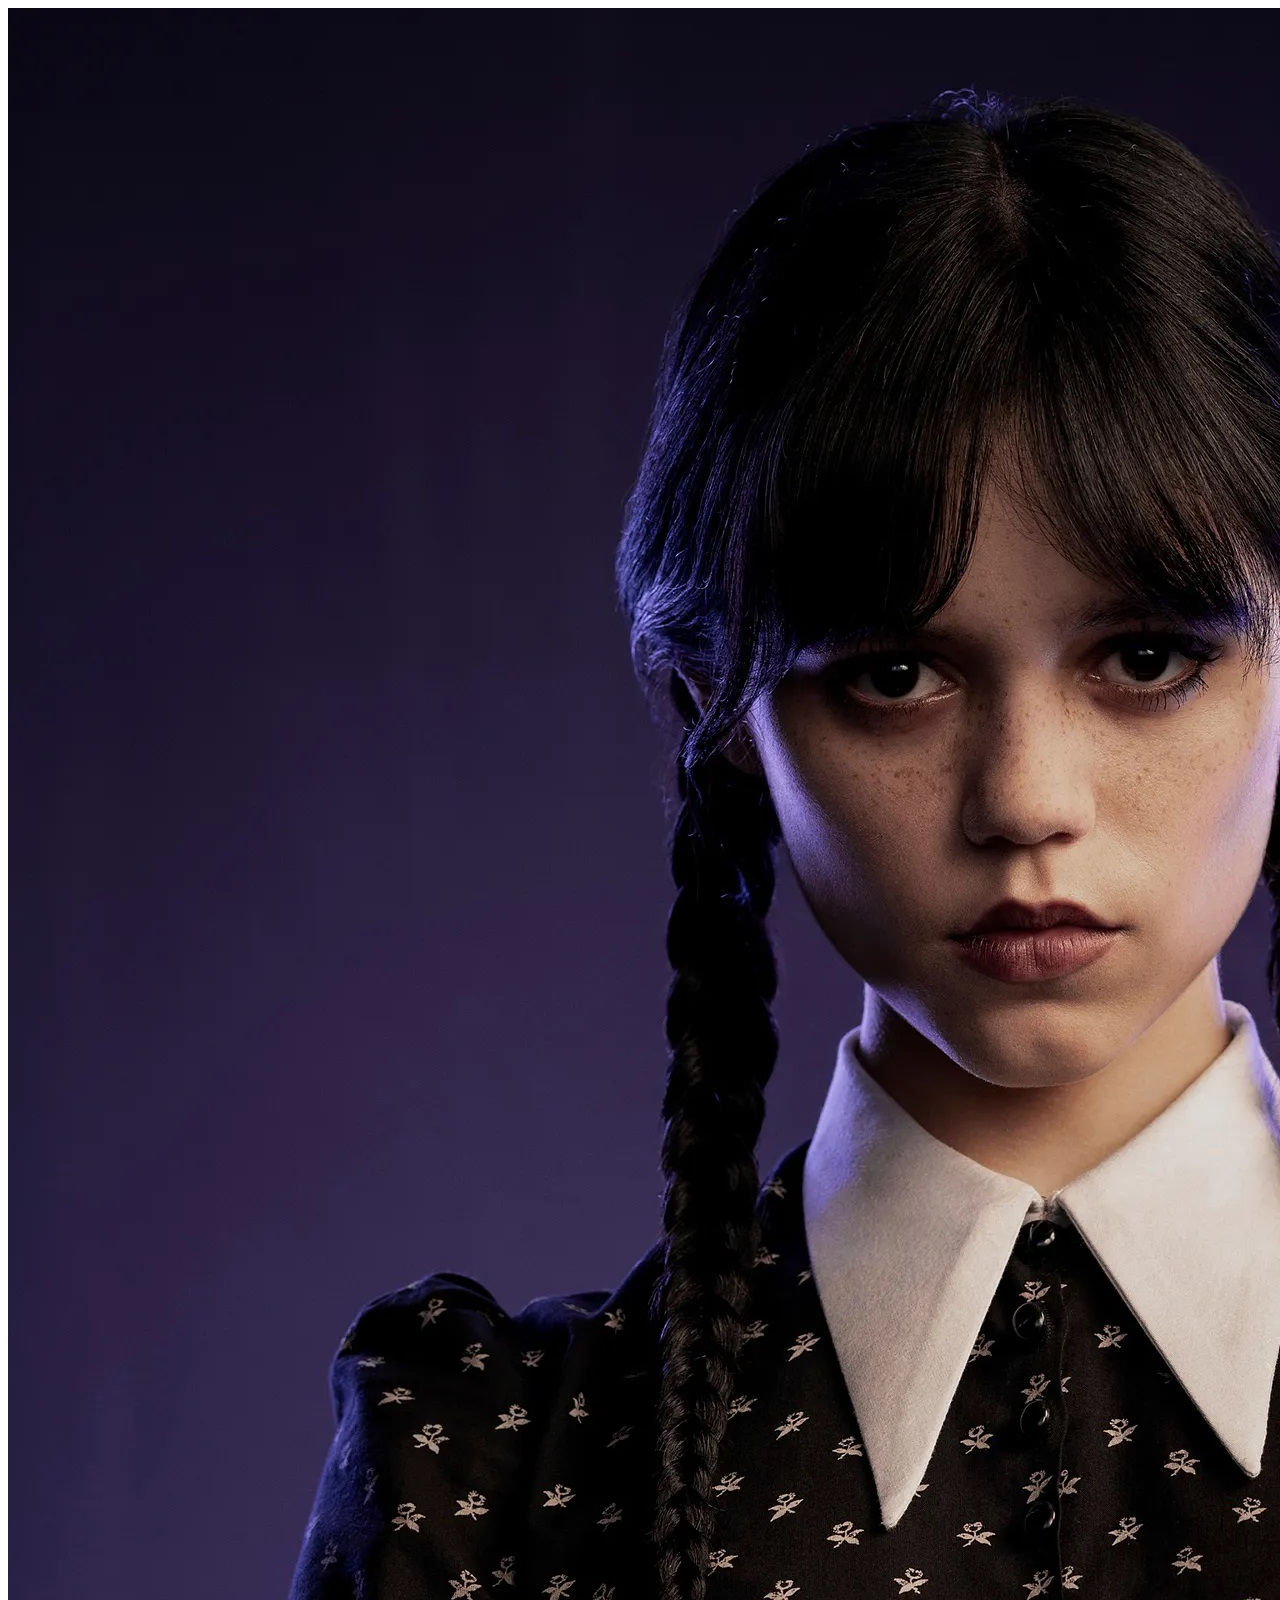
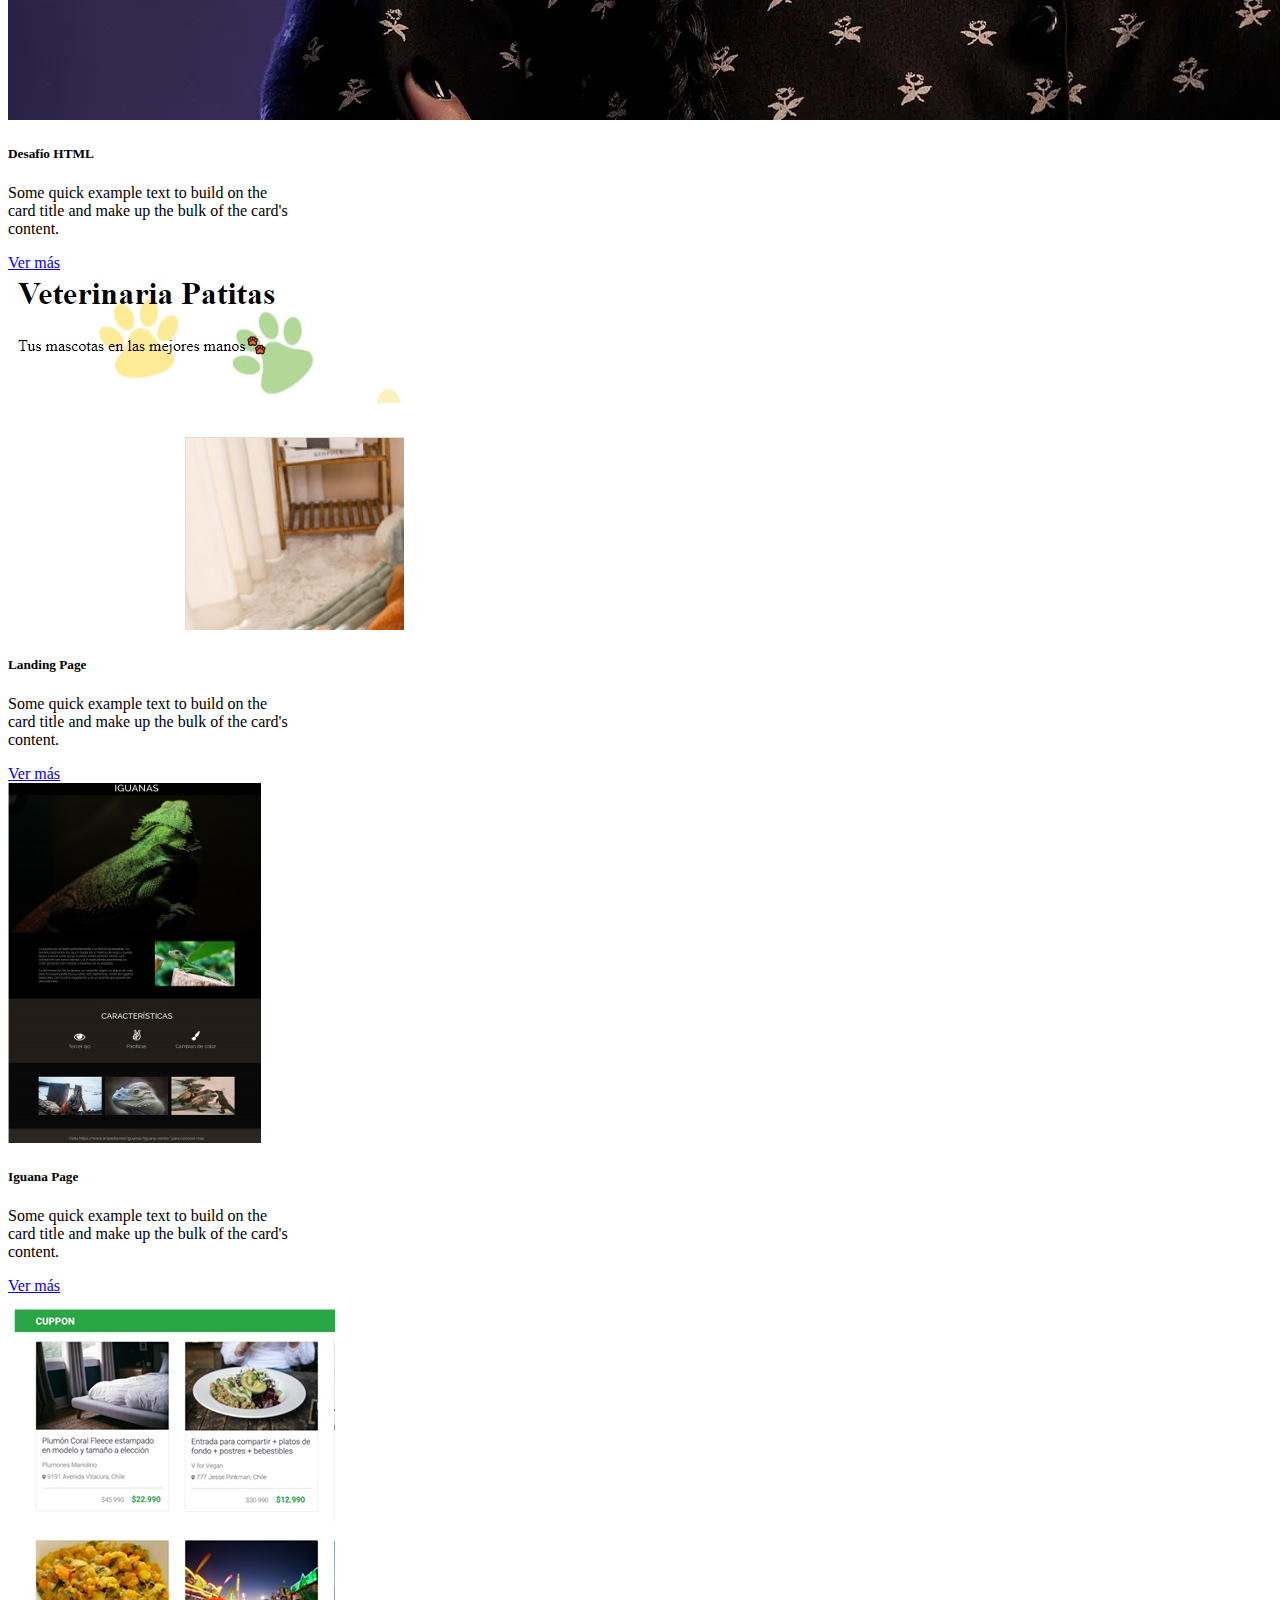
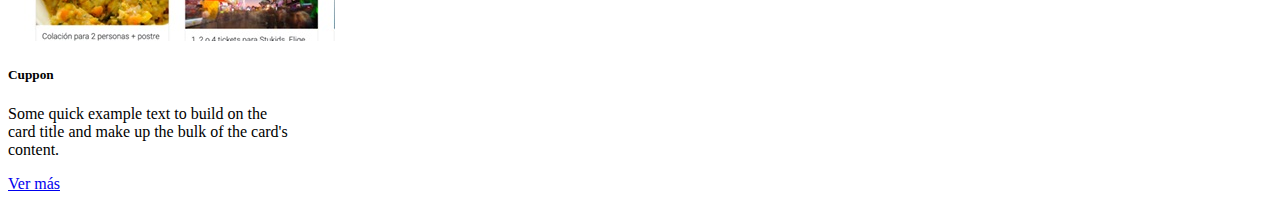
==== index.html @ da8cbb9c "first commit" ====
<!DOCTYPE html>
<html lang="en">
<head>
    <meta charset="UTF-8">
    <meta http-equiv="X-UA-Compatible" content="IE=edge">
    <meta name="viewport" content="width=device-width, initial-scale=1.0">
    <title>Document</title>
    <link href="https://cdn.jsdelivr.net/npm/bootstrap@5.1.3/dist/css/bootstrap.min.css" rel="stylesheet" integrity="sha384-1BmE4kWBq78iYhFldvKuhfTAU6auU8tT94WrHftjDbrCEXSU1oBoqyl2QvZ6jIW3" crossorigin="anonymous">
    <script src="https://cdn.jsdelivr.net/npm/bootstrap@5.1.3/dist/js/bootstrap.bundle.min.js" integrity="sha384-ka7Sk0Gln4gmtz2MlQnikT1wXgYsOg+OMhuP+IlRH9sENBO0LRn5q+8nbTov4+1p" crossorigin="anonymous"></script>
    </head>
<body>
    <section>
        <div class="container-fluid">
          <div class="row">
            <div class="col-lg-4">
              <article class="mb-5">
                <div class="card mx-auto" style="width: 18rem;">
                    <img src="./desafiohtmlcurriculumvitae/assets/img/jenna-ortega-merlina-addams.jpg" class="card-img-top" alt="...">
                    <div class="card-body">
                      <h5 class="card-title">Desafío HTML</h5>
                      <p class="card-text">Some quick example text to build on the card title and make up the bulk of the card's content.</p>
                      <a href="./desafiohtmlcurriculumvitae/index.html" target="_blank" class="card-link">Ver más</a>
                    </div>
                </div>
              </article>
            </div>
            <div class="col-lg-4">
              <article class="mb-5">
                <div class="card mx-auto" style="width: 18rem;">
                    <img src="./assets/img/landingpageportada.jpg" class="card-img-top" alt="...">
                    <div class="card-body">
                      <h5 class="card-title">Landing Page</h5>
                      <p class="card-text">Some quick example text to build on the card title and make up the bulk of the card's content.</p>
                      <a href="./desafiocsslandingpage/index.html" target="_blank" class="card-link">Ver más</a>
                    </div>
                </div>
              </article>
            </div>
            <div class="col-lg-4">
              <article class="mb-5">
                <div class="card mx-auto" style="width: 18rem;">
                    <img src="./assets/img/iguanapageportada.jpg" class="card-img-top" alt="...">
                    <div class="card-body">
                      <h5 class="card-title">Iguana Page</h5>
                      <p class="card-text">Some quick example text to build on the card title and make up the bulk of the card's content.</p>
                      <a href="./desafioposicionamientoiguanapage/index.html" target="_blank" class="card-link">Ver más</a>
                    </div>
                </div>
              </article>
            </div>
          </div>
          <div class="row">
            <div class="col-lg-4">
              <article class="mb-5 ">
                <div class="card mx-auto" style="width: 18rem;">
                    <img src="./assets/img/cupponportada.jpg" class="card-img-top" alt="...">
                    <div class="card-body">
                      <h5 class="card-title">Cuppon</h5>
                      <p class="card-text">Some quick example text to build on the card title and make up the bulk of the card's content.</p>
                      <a href="./desafiobootsrapcuppon/index.html" target="_blank" class="card-link">Ver más</a>
                    </div>
                </div>
              </article>
            </div>
          </div>
        </div>
    </section>
</body>
</html>
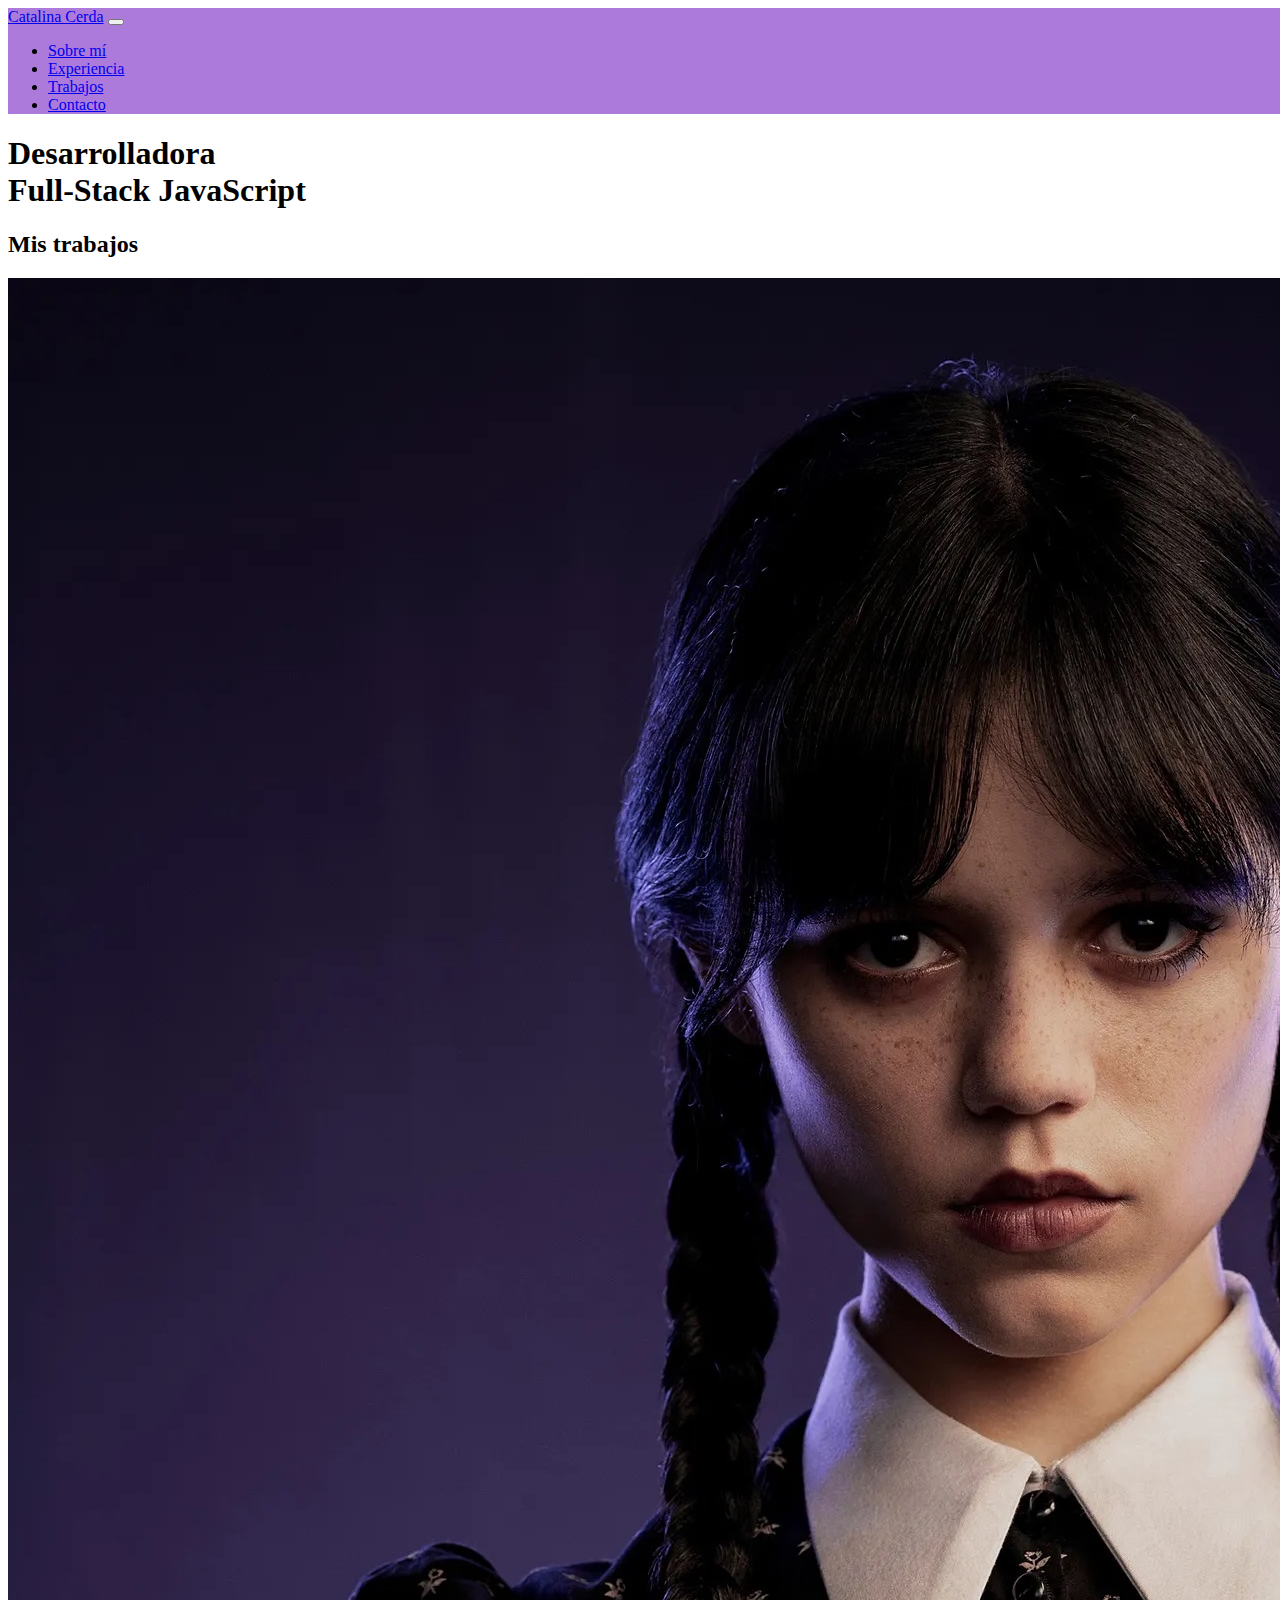
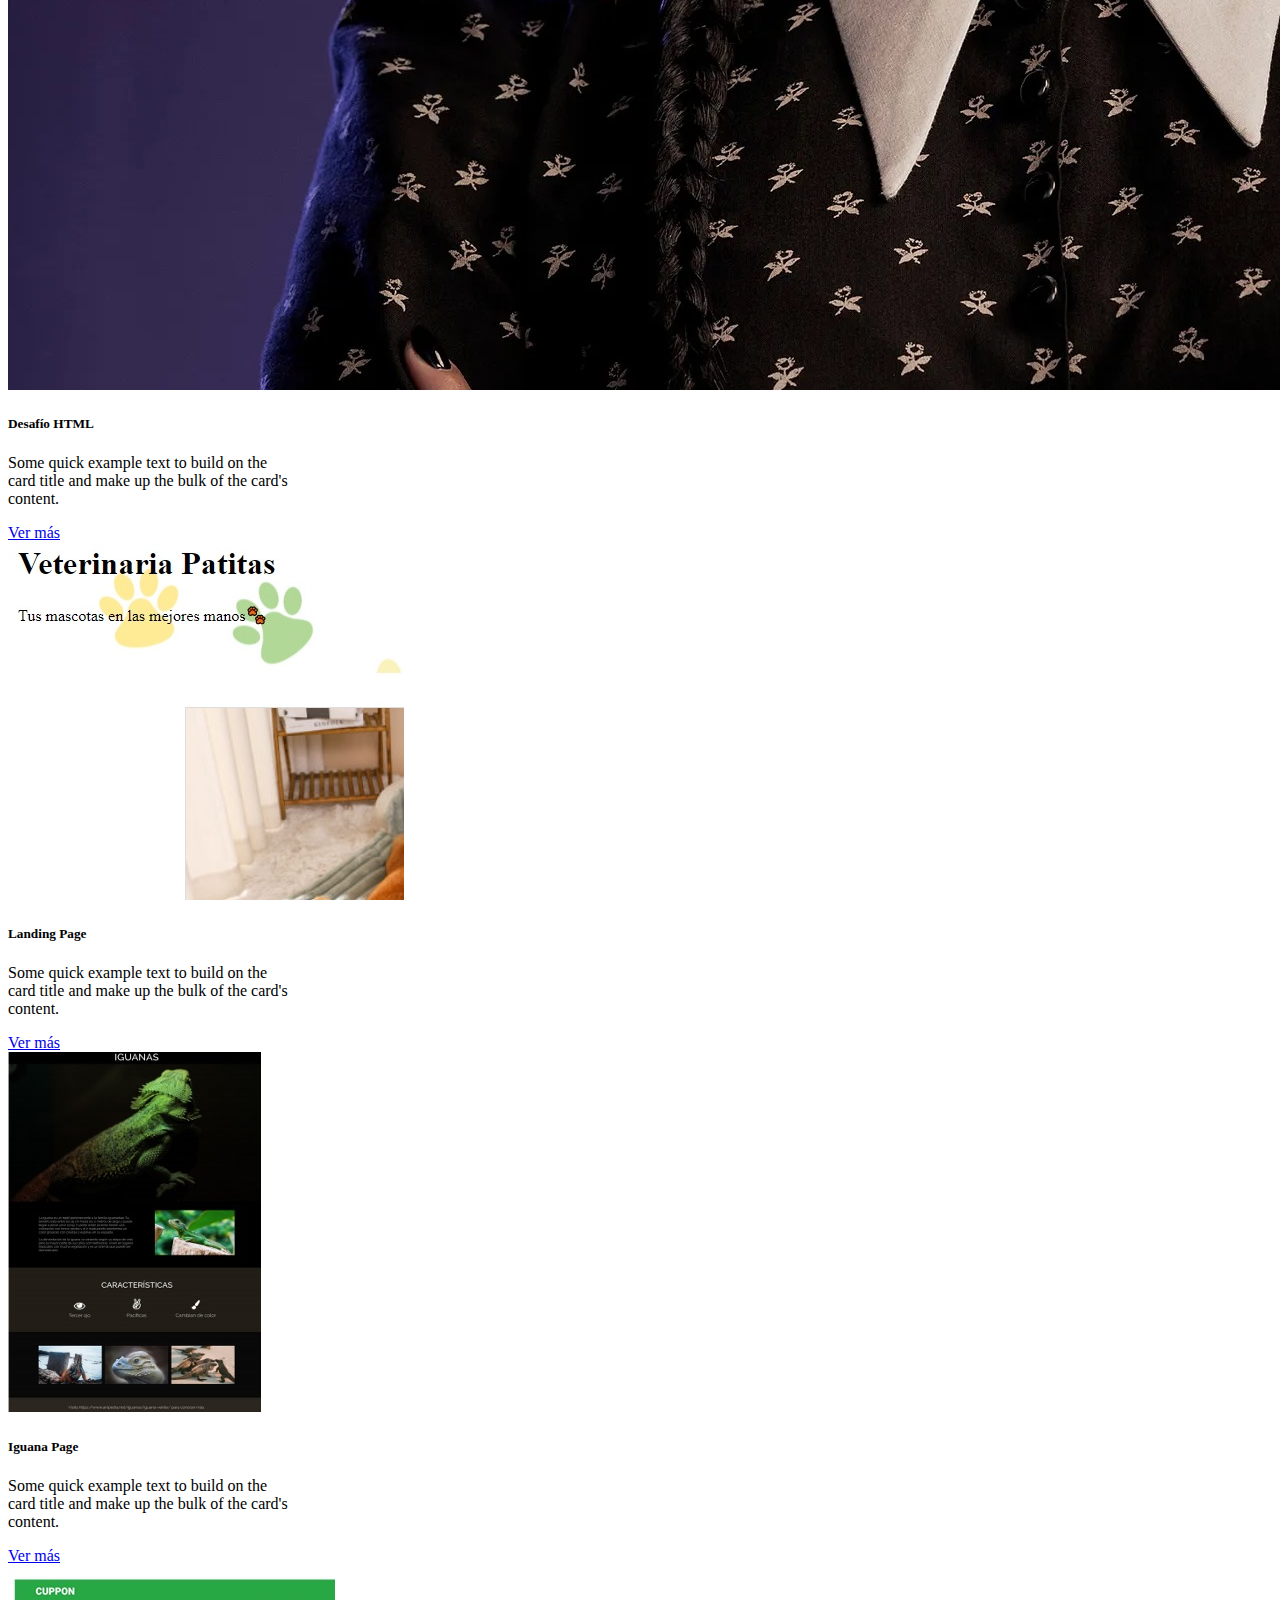
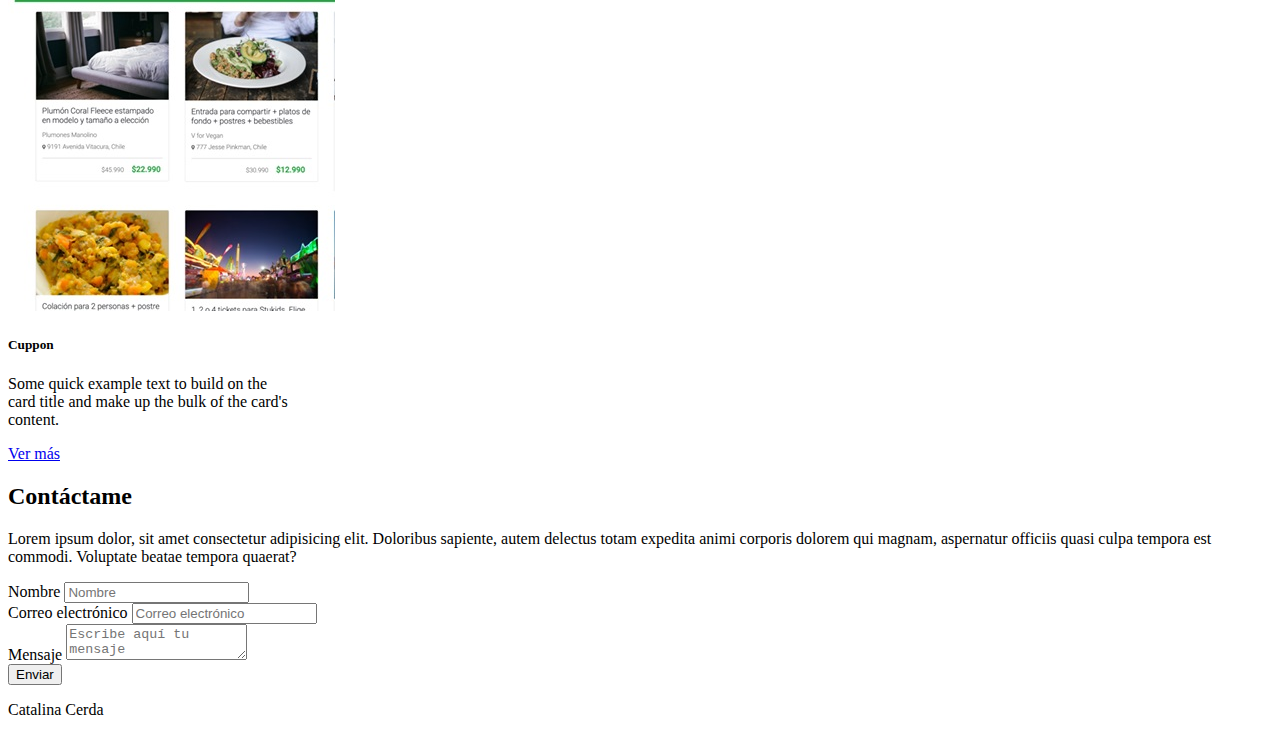
==== commit 89fe15e0: "plantilla base de secciones realizada" ====
--- a/index.html
+++ b/index.html
@@ -1,69 +1,130 @@
 <!DOCTYPE html>
 <html lang="en">
-<head>
-    <meta charset="UTF-8">
-    <meta http-equiv="X-UA-Compatible" content="IE=edge">
-    <meta name="viewport" content="width=device-width, initial-scale=1.0">
-    <title>Document</title>
-    <link href="https://cdn.jsdelivr.net/npm/bootstrap@5.1.3/dist/css/bootstrap.min.css" rel="stylesheet" integrity="sha384-1BmE4kWBq78iYhFldvKuhfTAU6auU8tT94WrHftjDbrCEXSU1oBoqyl2QvZ6jIW3" crossorigin="anonymous">
-    <script src="https://cdn.jsdelivr.net/npm/bootstrap@5.1.3/dist/js/bootstrap.bundle.min.js" integrity="sha384-ka7Sk0Gln4gmtz2MlQnikT1wXgYsOg+OMhuP+IlRH9sENBO0LRn5q+8nbTov4+1p" crossorigin="anonymous"></script>
-    </head>
-<body>
-    <section>
-        <div class="container-fluid">
-          <div class="row">
-            <div class="col-lg-4">
-              <article class="mb-5">
-                <div class="card mx-auto" style="width: 18rem;">
-                    <img src="./desafiohtmlcurriculumvitae/assets/img/jenna-ortega-merlina-addams.jpg" class="card-img-top" alt="...">
-                    <div class="card-body">
-                      <h5 class="card-title">Desafío HTML</h5>
-                      <p class="card-text">Some quick example text to build on the card title and make up the bulk of the card's content.</p>
-                      <a href="./desafiohtmlcurriculumvitae/index.html" target="_blank" class="card-link">Ver más</a>
-                    </div>
-                </div>
-              </article>
+  <head>
+      <meta charset="UTF-8">
+      <meta http-equiv="X-UA-Compatible" content="IE=edge">
+      <meta name="viewport" content="width=device-width, initial-scale=1.0">
+      <title>Portafolio Catalina Cerda</title>
+      <link href="https://cdn.jsdelivr.net/npm/bootstrap@5.1.3/dist/css/bootstrap.min.css" rel="stylesheet" integrity="sha384-1BmE4kWBq78iYhFldvKuhfTAU6auU8tT94WrHftjDbrCEXSU1oBoqyl2QvZ6jIW3" crossorigin="anonymous">
+      <script src="https://cdn.jsdelivr.net/npm/bootstrap@5.1.3/dist/js/bootstrap.bundle.min.js" integrity="sha384-ka7Sk0Gln4gmtz2MlQnikT1wXgYsOg+OMhuP+IlRH9sENBO0LRn5q+8nbTov4+1p" crossorigin="anonymous"></script>
+      <link rel="stylesheet" href="./assets/css/style.css">
+  </head>
+  <body>
+    <nav class="navbar navbar-expand-lg navbar-dark">
+      <div class="container">
+        <a class="navbar-brand" href="#">Catalina Cerda</a>
+        <button class="navbar-toggler" type="button" data-bs-toggle="collapse" data-bs-target="#navbarNav" aria-controls="navbarNav" aria-expanded="false" aria-label="Toggle navigation">
+          <span class="navbar-toggler-icon"></span>
+        </button>
+        <div class="collapse navbar-collapse" id="navbarNav">
+          <ul class="navbar-nav ms-auto">
+            <li class="nav-item">
+              <a class="nav-link active" href="Sobre-Mi">Sobre mí</a>
+            </li>
+            <li class="nav-item">
+              <a class="nav-link" href="Experiencia">Experiencia</a>
+            </li>
+            <li class="nav-item">
+              <a class="nav-link" href="Trabajos">Trabajos</a>
+            </li>
+            <li class="nav-item">
+              <a class="nav-link" href="Contacto">Contacto</a>
+            </li>
+          </ul>
+        </div>
+      </div>
+    </nav>
+    <header id="Hero-Section" class="text-dark text-end py-5 mt-5">
+      <div class="container">
+          <div class="ms-auto col-12 col-md-7 ">
+              <h1 class="display-1 fw-bold my-5">
+                  Desarrolladora <br> Full-Stack JavaScript
+              </h1>
+          </div>
+      </div>
+    </header>
+      <section id="Trabajos">
+          <div class="container-fluid">
+            <h2 class="display-4 fw-bold text-center text-dark mb-3">Mis trabajos</h2>
+            <div class="row">
+              <div class="col-lg-4">
+                <article class="mb-5">
+                  <div class="card mx-auto" style="width: 18rem;">
+                      <img src="./desafiohtmlcurriculumvitae/assets/img/jenna-ortega-merlina-addams.jpg" class="card-img-top" alt="portada CV">
+                      <div class="card-body">
+                        <h5 class="card-title">Desafío HTML</h5>
+                        <p class="card-text">Some quick example text to build on the card title and make up the bulk of the card's content.</p>
+                        <a href="./desafiohtmlcurriculumvitae/index.html" target="_blank" class="card-link">Ver más</a>
+                      </div>
+                  </div>
+                </article>
+              </div>
+              <div class="col-lg-4">
+                <article class="mb-5">
+                  <div class="card mx-auto" style="width: 18rem;">
+                      <img src="./assets/img/landingpageportada.jpg" class="card-img-top" alt="portada landing page">
+                      <div class="card-body">
+                        <h5 class="card-title">Landing Page</h5>
+                        <p class="card-text">Some quick example text to build on the card title and make up the bulk of the card's content.</p>
+                        <a href="./desafiocsslandingpage/index.html" target="_blank" class="card-link">Ver más</a>
+                      </div>
+                  </div>
+                </article>
+              </div>
+              <div class="col-lg-4">
+                <article class="mb-5">
+                  <div class="card mx-auto" style="width: 18rem;">
+                      <img src="./assets/img/iguanapageportada.jpg" class="card-img-top" alt="portada iguana page">
+                      <div class="card-body">
+                        <h5 class="card-title">Iguana Page</h5>
+                        <p class="card-text">Some quick example text to build on the card title and make up the bulk of the card's content.</p>
+                        <a href="./desafioposicionamientoiguanapage/index.html" target="_blank" class="card-link">Ver más</a>
+                      </div>
+                  </div>
+                </article>
+              </div>
             </div>
-            <div class="col-lg-4">
-              <article class="mb-5">
-                <div class="card mx-auto" style="width: 18rem;">
-                    <img src="./assets/img/landingpageportada.jpg" class="card-img-top" alt="...">
-                    <div class="card-body">
-                      <h5 class="card-title">Landing Page</h5>
-                      <p class="card-text">Some quick example text to build on the card title and make up the bulk of the card's content.</p>
-                      <a href="./desafiocsslandingpage/index.html" target="_blank" class="card-link">Ver más</a>
-                    </div>
-                </div>
-              </article>
-            </div>
-            <div class="col-lg-4">
-              <article class="mb-5">
-                <div class="card mx-auto" style="width: 18rem;">
-                    <img src="./assets/img/iguanapageportada.jpg" class="card-img-top" alt="...">
-                    <div class="card-body">
-                      <h5 class="card-title">Iguana Page</h5>
-                      <p class="card-text">Some quick example text to build on the card title and make up the bulk of the card's content.</p>
-                      <a href="./desafioposicionamientoiguanapage/index.html" target="_blank" class="card-link">Ver más</a>
-                    </div>
-                </div>
-              </article>
+            <div class="row">
+              <div class="col-lg-4">
+                <article class="mb-5 ">
+                  <div class="card mx-auto" style="width: 18rem;">
+                      <img src="./assets/img/cupponportada.jpg" class="card-img-top" alt="portada cuppon">
+                      <div class="card-body">
+                        <h5 class="card-title">Cuppon</h5>
+                        <p class="card-text">Some quick example text to build on the card title and make up the bulk of the card's content.</p>
+                        <a href="./desafiobootsrapcuppon/index.html" target="_blank" class="card-link">Ver más</a>
+                      </div>
+                  </div>
+                </article>
+              </div>
             </div>
           </div>
-          <div class="row">
-            <div class="col-lg-4">
-              <article class="mb-5 ">
-                <div class="card mx-auto" style="width: 18rem;">
-                    <img src="./assets/img/cupponportada.jpg" class="card-img-top" alt="...">
-                    <div class="card-body">
-                      <h5 class="card-title">Cuppon</h5>
-                      <p class="card-text">Some quick example text to build on the card title and make up the bulk of the card's content.</p>
-                      <a href="./desafiobootsrapcuppon/index.html" target="_blank" class="card-link">Ver más</a>
-                    </div>
-                </div>
-              </article>
+      </section>
+      <section id="Contacto" class="container my-5">
+        <h2 class="display-4 fw-bold text-center my-4">Contáctame</h2>
+        <p class="text-center my-4 d-none d-md-block">Lorem ipsum dolor, sit amet consectetur adipisicing elit. Doloribus sapiente, autem delectus totam expedita
+            animi corporis dolorem qui magnam, aspernatur officiis quasi culpa tempora est commodi. Voluptate beatae tempora quaerat?
+        </p>
+        <form>
+            <div class="form-group mb-4">
+                <label class="mb-2">Nombre</label>
+                <input class="form-control" placeholder="Nombre">
             </div>
-          </div>
-        </div>
+            <div class="form-group mb-4">
+                <label class="mb-2">Correo electrónico</label>
+                <input class="form-control" placeholder="Correo electrónico" />
+            </div>
+            <div class="form-group">
+                <label class="mb-2">Mensaje</label>
+                <textarea class="form-control" placeholder="Escribe aquí tu mensaje"></textarea>
+            </div>
+            <div class="my-3 text-end">
+                <button class="btn btn-info text-light">Enviar</button>
+            </div>
+        </form>
     </section>
-</body>
+    <footer class="bg-dark text-center text-light p-4">
+      <p class="mb-0">Catalina Cerda</p>
+  </footer>
+  </body>
 </html>--- a/assets/css/style.css
+++ b/assets/css/style.css
@@ -0,0 +1,5 @@
+.navbar {
+    background-color: rgb(172, 122, 219);
+    width: 100vw;
+    z-index: 1;
+}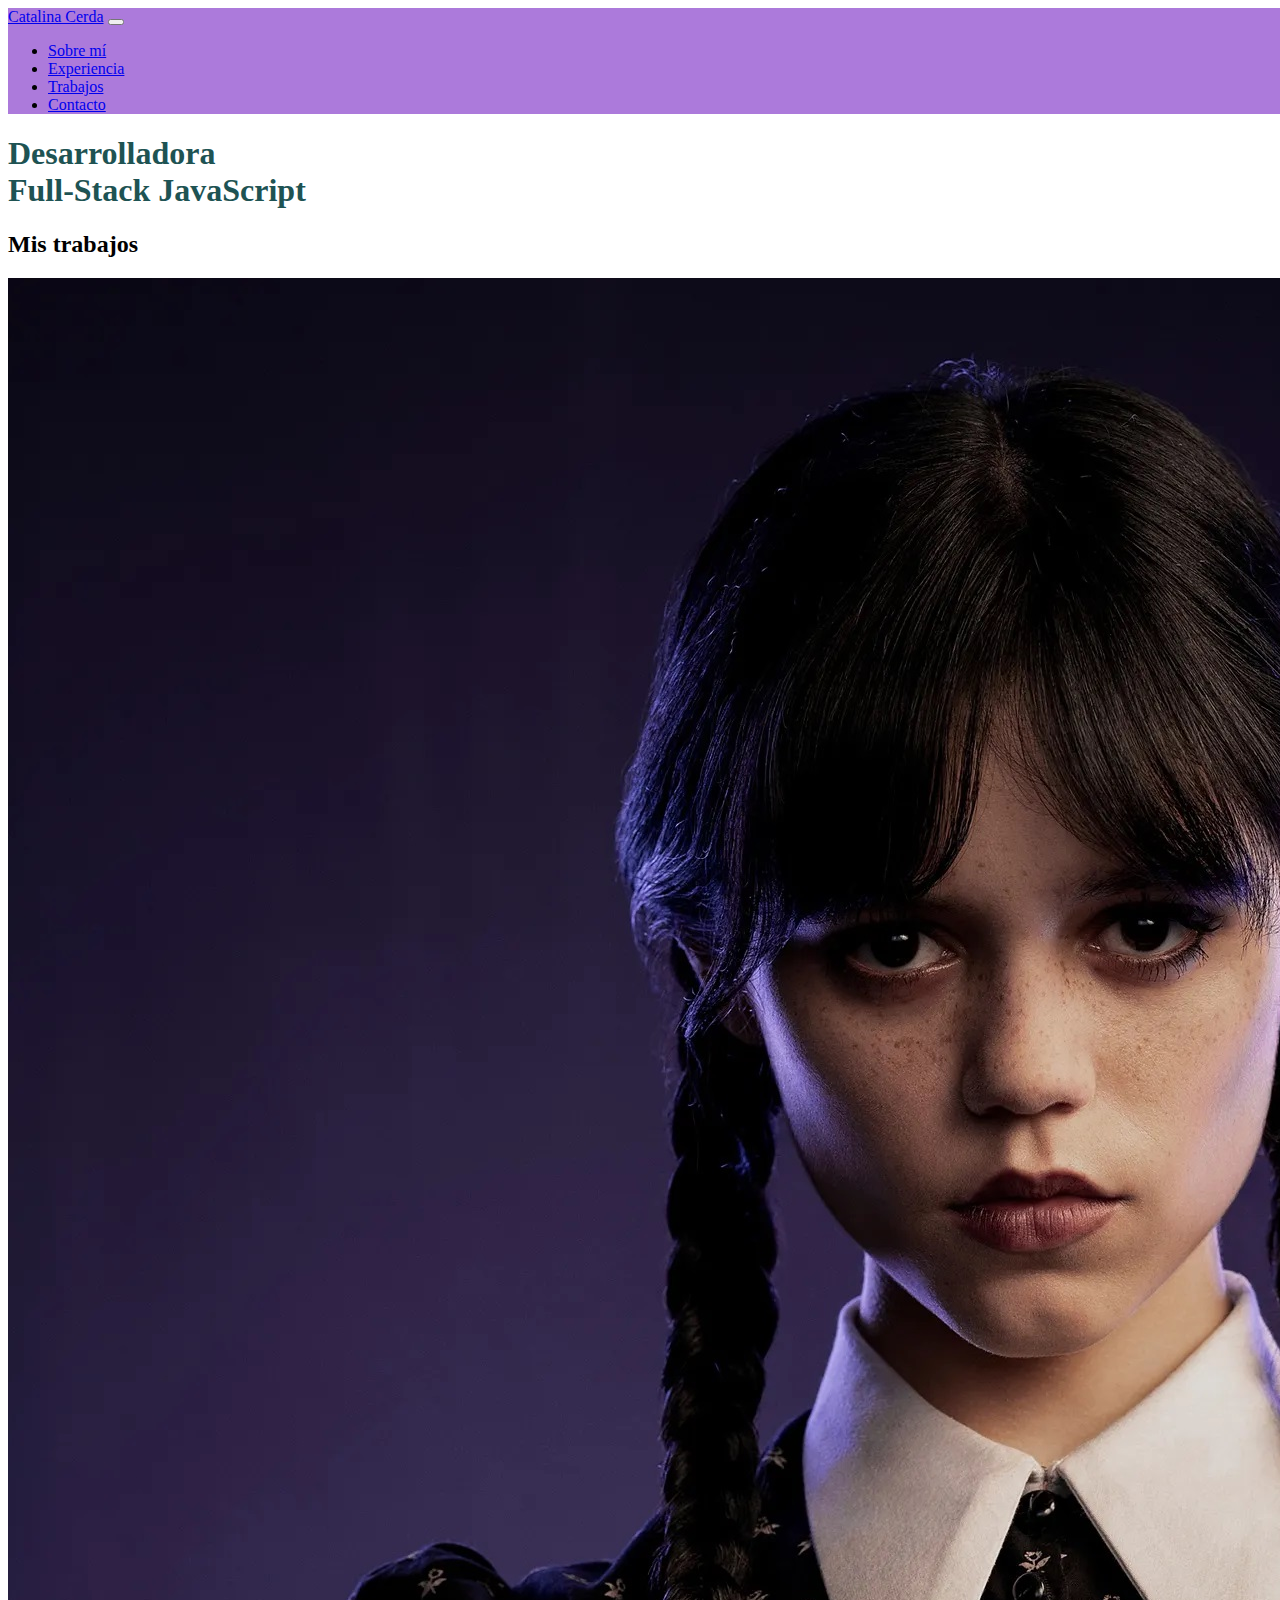
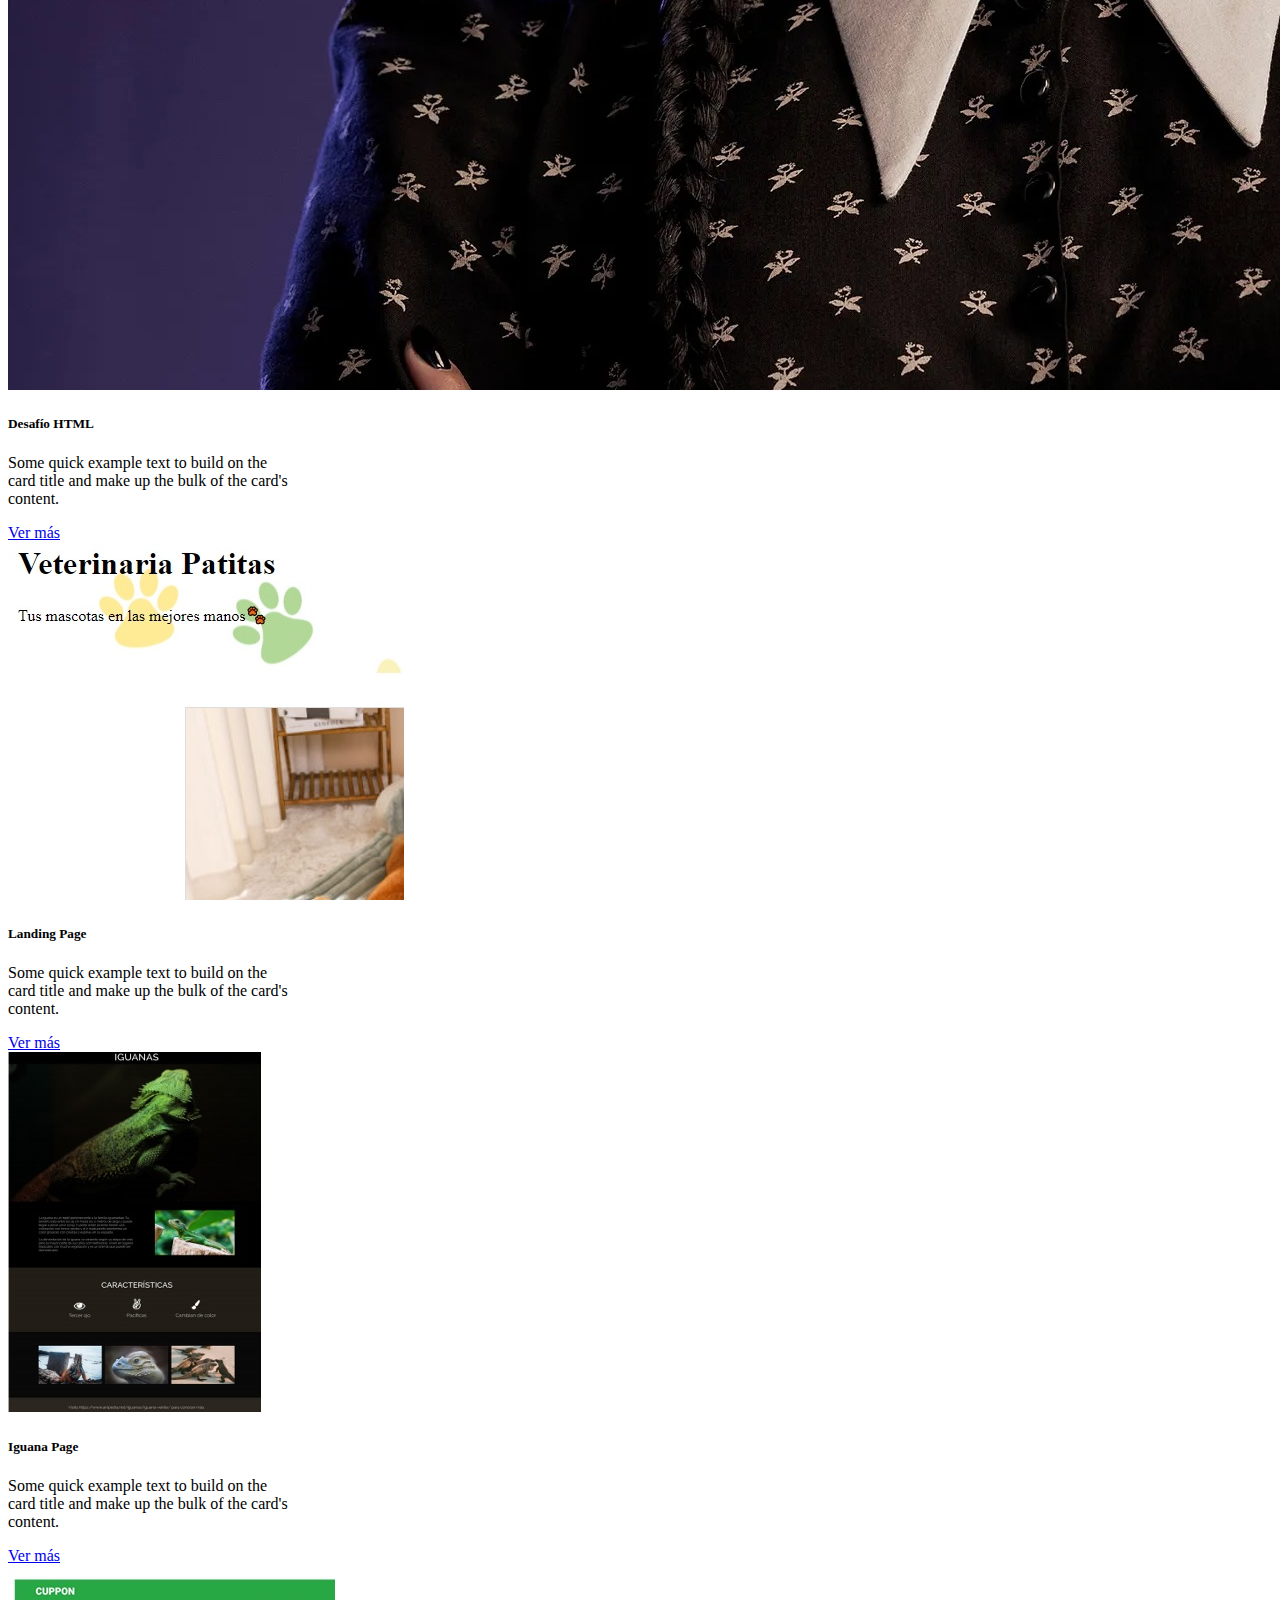
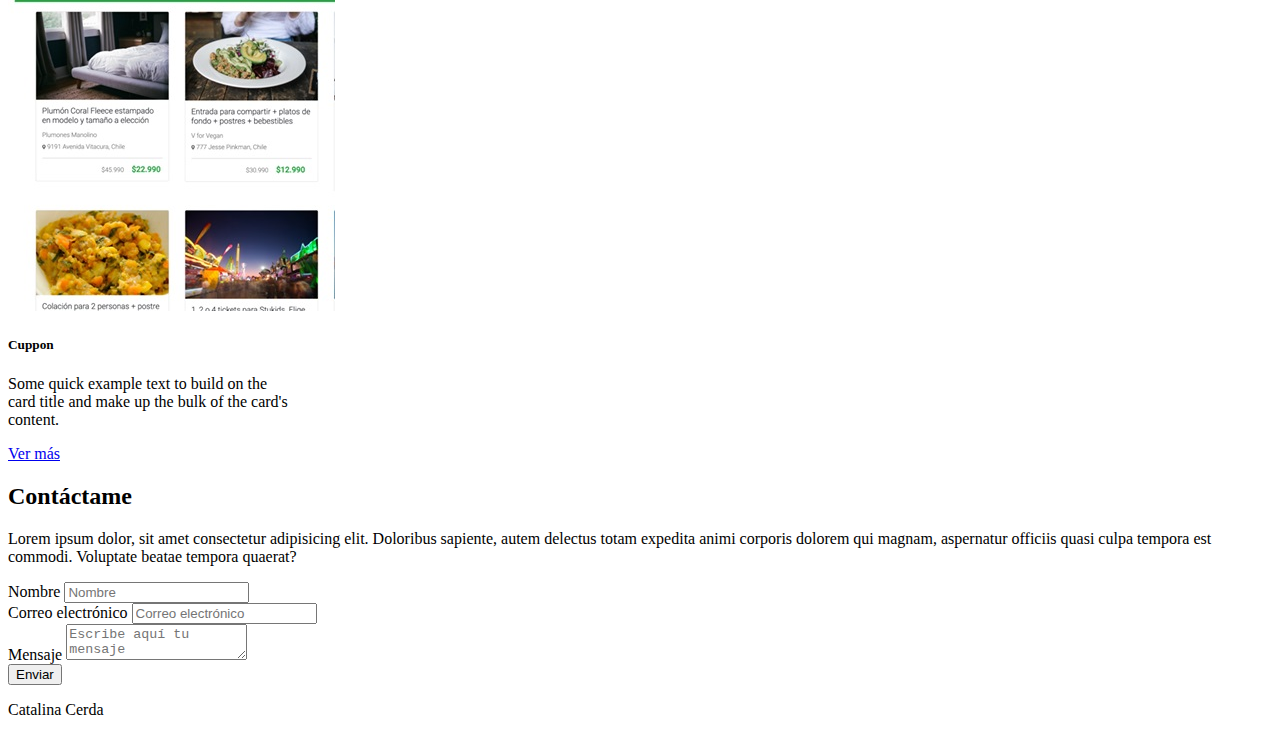
==== commit bea5b99e: "arreglado el posicionamiento de cards" ====
--- a/index.html
+++ b/index.html
@@ -34,7 +34,7 @@
         </div>
       </div>
     </nav>
-    <header id="Hero-Section" class="text-dark text-end py-5 mt-5">
+    <header id="Hero-Section" class="text-end py-5 mt-5">
       <div class="container">
           <div class="ms-auto col-12 col-md-7 ">
               <h1 class="display-1 fw-bold my-5">
--- a/assets/css/style.css
+++ b/assets/css/style.css
@@ -2,4 +2,14 @@
     background-color: rgb(172, 122, 219);
     width: 100vw;
     z-index: 1;
+}
+
+h1{
+    color: rgb(30, 83, 83);
+}
+
+#hero-section{
+    background-image: url(../img/bgherosection.jpg);
+    background-repeat: no-repeat;
+    background-size: cover;
 }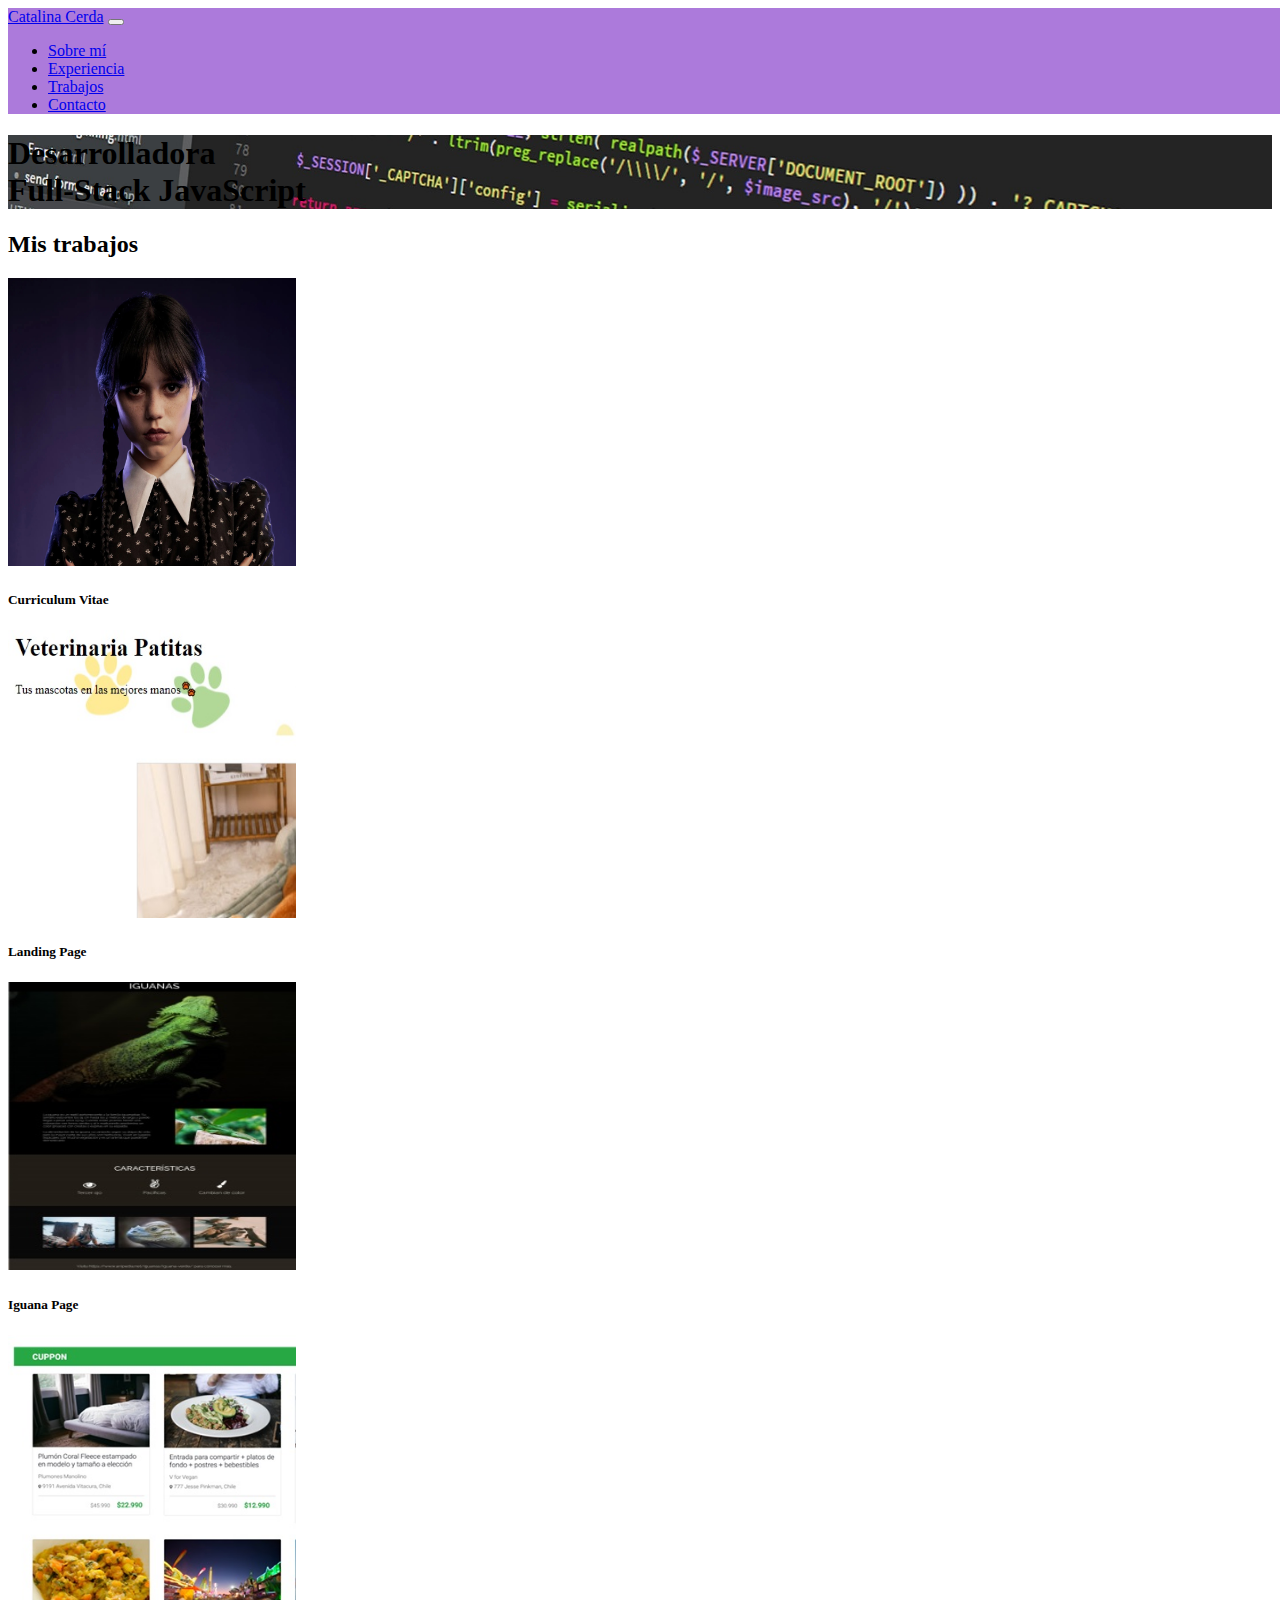
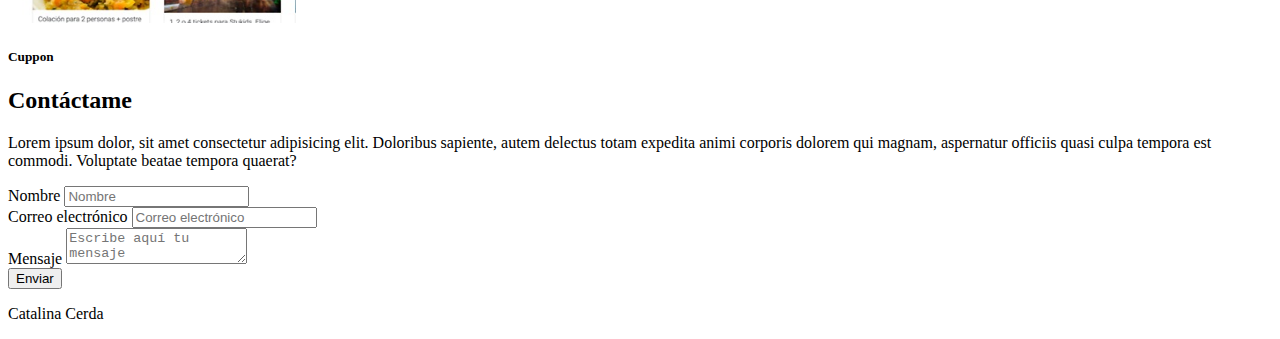
==== commit 6fe82fcf: "arreglado el posicionamiento de cards" ====
--- a/index.html
+++ b/index.html
@@ -34,7 +34,7 @@
         </div>
       </div>
     </nav>
-    <header id="Hero-Section" class="text-end py-5 mt-5">
+    <header id="Hero-Section" class="text-light text-end py-5">
       <div class="container">
           <div class="ms-auto col-12 col-md-7 ">
               <h1 class="display-1 fw-bold my-5">
@@ -43,56 +43,56 @@
           </div>
       </div>
     </header>
-      <section id="Trabajos">
+      <section id="Trabajos" class="py-5">
           <div class="container-fluid">
             <h2 class="display-4 fw-bold text-center text-dark mb-3">Mis trabajos</h2>
-            <div class="row">
-              <div class="col-lg-4">
+            <div class="row py-3">
+              <div class="col-12 col-sm-4 my-3">
                 <article class="mb-5">
                   <div class="card mx-auto" style="width: 18rem;">
+                    <a href="./desafiohtmlcurriculumvitae/index.html" target="_blank">
                       <img src="./desafiohtmlcurriculumvitae/assets/img/jenna-ortega-merlina-addams.jpg" class="card-img-top" alt="portada CV">
+                    </a>
                       <div class="card-body">
-                        <h5 class="card-title">Desafío HTML</h5>
-                        <p class="card-text">Some quick example text to build on the card title and make up the bulk of the card's content.</p>
-                        <a href="./desafiohtmlcurriculumvitae/index.html" target="_blank" class="card-link">Ver más</a>
+                        <h5 class="card-title">Curriculum Vitae</h5>
                       </div>
                   </div>
                 </article>
               </div>
-              <div class="col-lg-4">
+              <div class="col-12 col-sm-4 my-3">
                 <article class="mb-5">
                   <div class="card mx-auto" style="width: 18rem;">
-                      <img src="./assets/img/landingpageportada.jpg" class="card-img-top" alt="portada landing page">
+                      <a href="./desafiocsslandingpage/index.html" target="_blank">
+                        <img src="./assets/img/landingpageportada.jpg" class="card-img-top" alt="portada landing page">
+                      </a>
                       <div class="card-body">
                         <h5 class="card-title">Landing Page</h5>
-                        <p class="card-text">Some quick example text to build on the card title and make up the bulk of the card's content.</p>
-                        <a href="./desafiocsslandingpage/index.html" target="_blank" class="card-link">Ver más</a>
                       </div>
                   </div>
                 </article>
               </div>
-              <div class="col-lg-4">
+              <div class="col-12 col-sm-4 my-3">
                 <article class="mb-5">
                   <div class="card mx-auto" style="width: 18rem;">
+                    <a href="./desafioposicionamientoiguanapage/index.html" target="_blank">
                       <img src="./assets/img/iguanapageportada.jpg" class="card-img-top" alt="portada iguana page">
+                    </a>
                       <div class="card-body">
                         <h5 class="card-title">Iguana Page</h5>
-                        <p class="card-text">Some quick example text to build on the card title and make up the bulk of the card's content.</p>
-                        <a href="./desafioposicionamientoiguanapage/index.html" target="_blank" class="card-link">Ver más</a>
                       </div>
                   </div>
                 </article>
               </div>
             </div>
             <div class="row">
-              <div class="col-lg-4">
+              <div class="col-12 col-sm-4 my-3">
                 <article class="mb-5 ">
                   <div class="card mx-auto" style="width: 18rem;">
-                      <img src="./assets/img/cupponportada.jpg" class="card-img-top" alt="portada cuppon">
+                      <a href="./desafiobootsrapcuppon/index.html" target="_blank">
+                        <img src="./assets/img/cupponportada.jpg" class="card-img-top" alt="portada cuppon">
+                      </a>
                       <div class="card-body">
                         <h5 class="card-title">Cuppon</h5>
-                        <p class="card-text">Some quick example text to build on the card title and make up the bulk of the card's content.</p>
-                        <a href="./desafiobootsrapcuppon/index.html" target="_blank" class="card-link">Ver más</a>
                       </div>
                   </div>
                 </article>
--- a/assets/css/style.css
+++ b/assets/css/style.css
@@ -1,15 +1,15 @@
 .navbar {
     background-color: rgb(172, 122, 219);
     width: 100vw;
-    z-index: 1;
 }
 
-h1{
-    color: rgb(30, 83, 83);
-}
-
-#hero-section{
+#Hero-Section{
     background-image: url(../img/bgherosection.jpg);
     background-repeat: no-repeat;
     background-size: cover;
+}
+
+.card img {
+    width: 18rem;
+    height: 18rem;
 }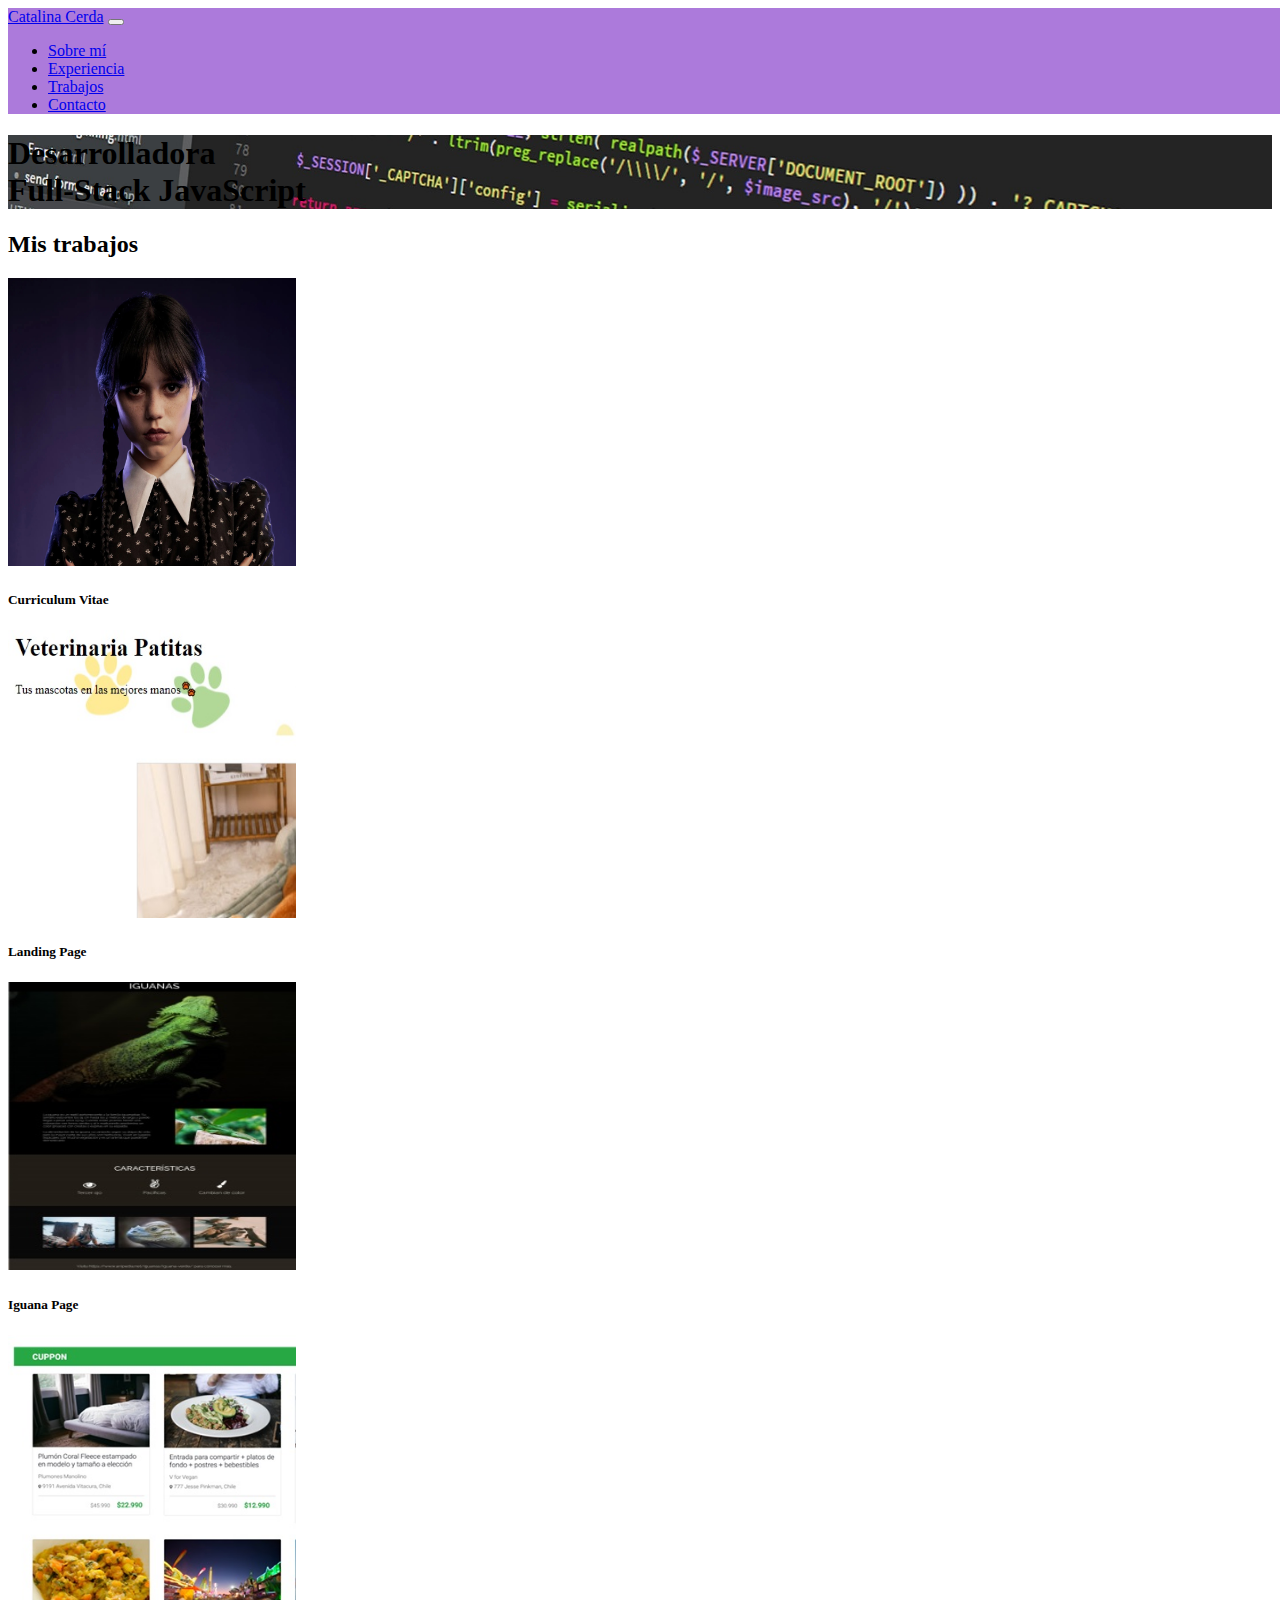
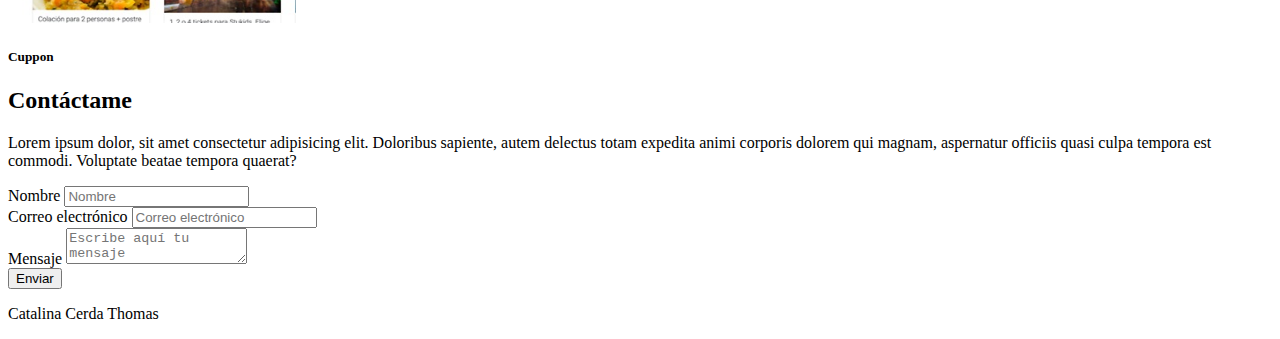
==== commit 8e6c185b: "se cambian enlaces del navbar" ====
--- a/index.html
+++ b/index.html
@@ -19,16 +19,16 @@
         <div class="collapse navbar-collapse" id="navbarNav">
           <ul class="navbar-nav ms-auto">
             <li class="nav-item">
-              <a class="nav-link active" href="Sobre-Mi">Sobre mí</a>
+              <a class="nav-link active" href="#">Sobre mí</a>
             </li>
             <li class="nav-item">
-              <a class="nav-link" href="Experiencia">Experiencia</a>
+              <a class="nav-link" href="#">Experiencia</a>
             </li>
             <li class="nav-item">
               <a class="nav-link" href="Trabajos">Trabajos</a>
             </li>
             <li class="nav-item">
-              <a class="nav-link" href="Contacto">Contacto</a>
+              <a class="nav-link" href="Contacto">Contacto</a> 
             </li>
           </ul>
         </div>
@@ -124,7 +124,7 @@
         </form>
     </section>
     <footer class="bg-dark text-center text-light p-4">
-      <p class="mb-0">Catalina Cerda</p>
+      <p class="mb-0">Catalina Cerda Thomas</p>
   </footer>
   </body>
-</html>+</html> 